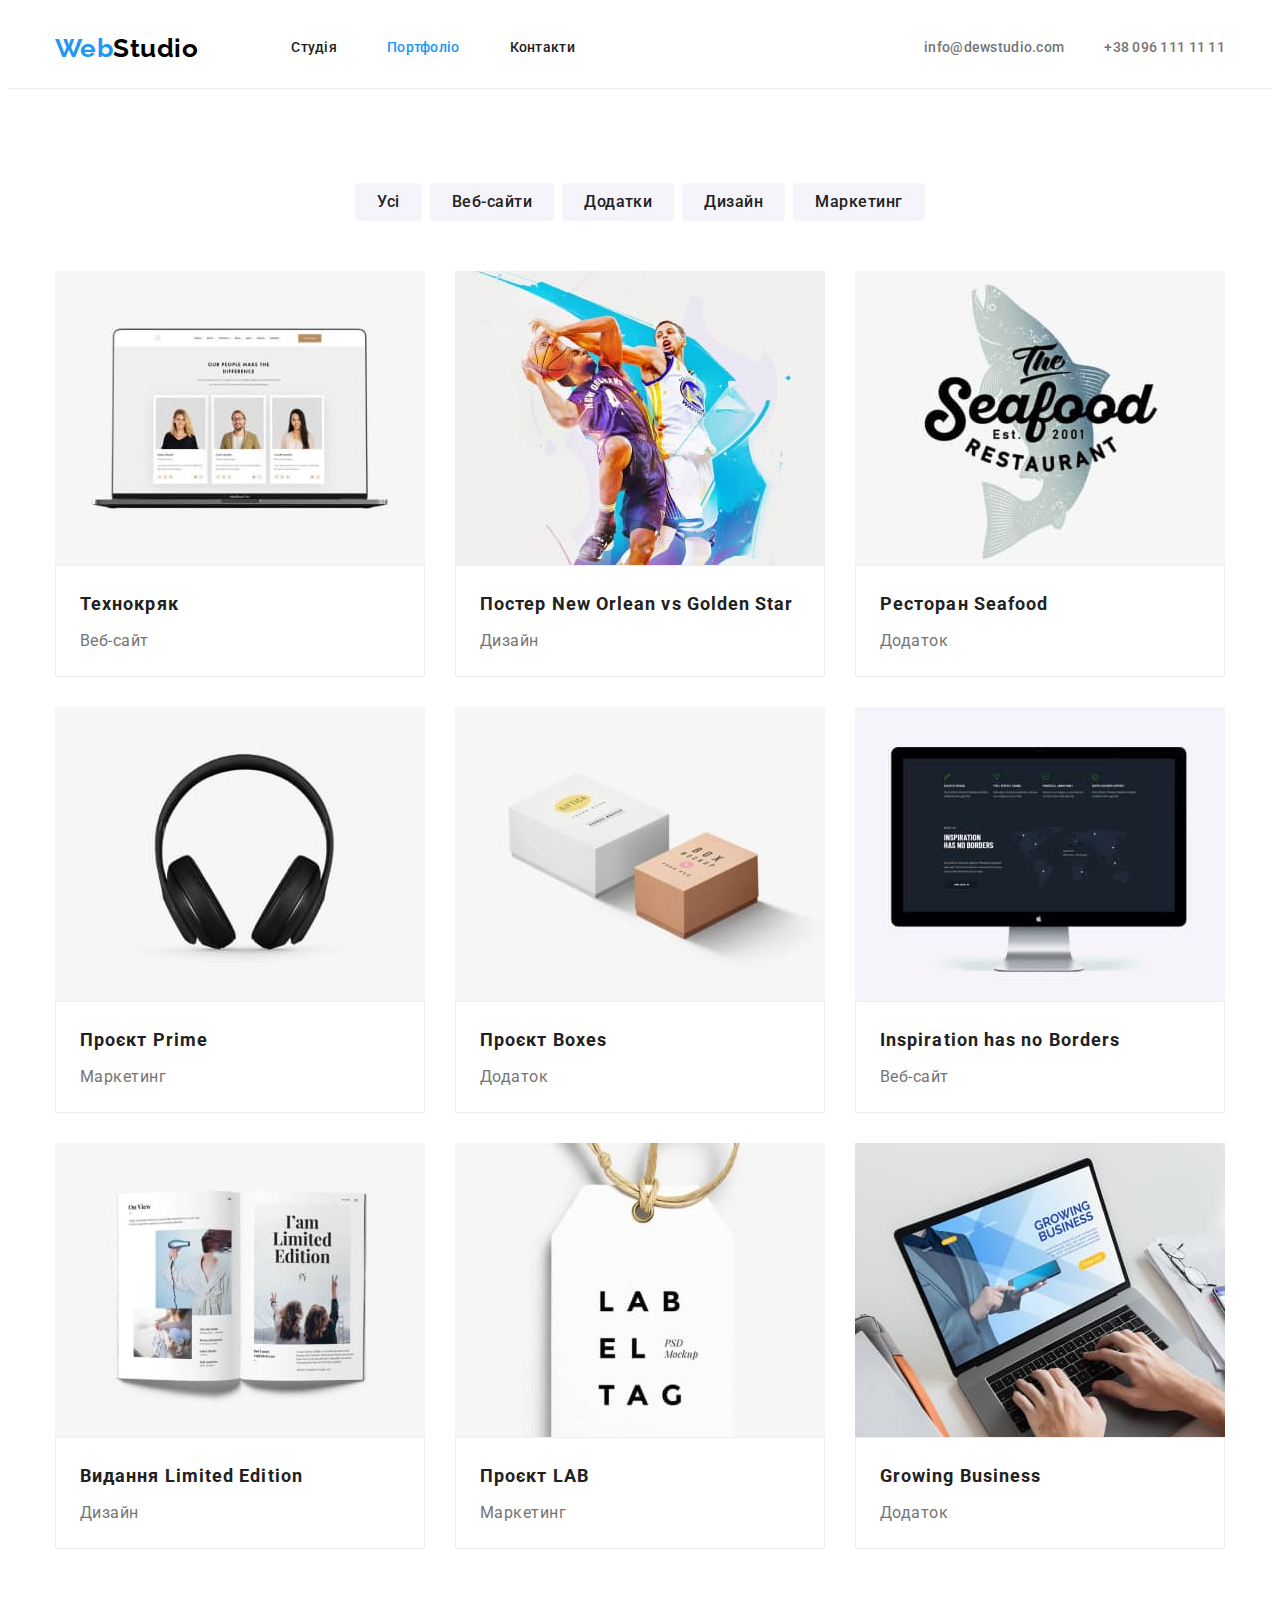
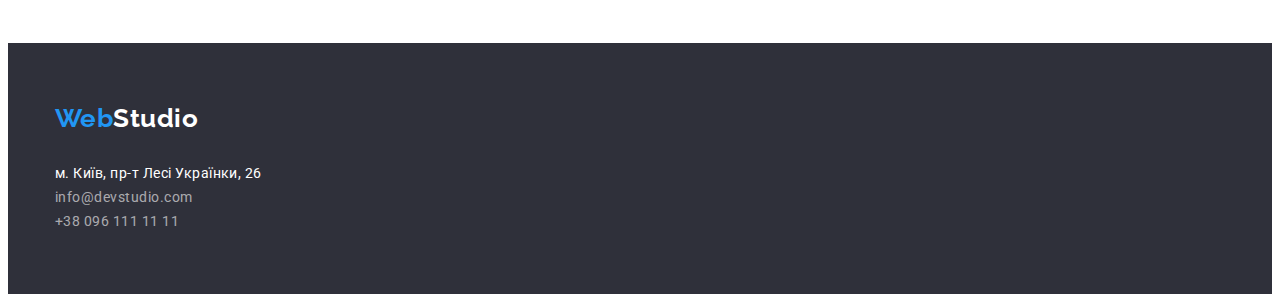
==== portfolio.html @ f674fe14 "Initial commit" ====
<!DOCTYPE html>
<html lang="uk">
  <head>
    <meta charset="UTF-8" />
    <meta http-equiv="X-UA-Compatible" content="IE=edge" />
    <meta name="viewport" content="width=device-width, initial-scale=1.0" />
    <title>WebStudio2.1</title>
    <link rel="preconnect" href="https://fonts.googleapis.com" />
    <link rel="preconnect" href="https://fonts.gstatic.com" crossorigin />
    <link
      href="https://fonts.googleapis.com/css2?family=Raleway:wght@700&family=Roboto:wght@400;500;700;900&display=swap"
      rel="stylesheet"
    />
    <link
      rel="stylesheet"
      href="https://cdnjs.cloudflare.com/ajax/libs/modern-normalize/1.1.0/modern-normalize.min.css"
      integrity="sha512-wpPYUAdjBVSE4KJnH1VR1HeZfpl1ub8YT/NKx4PuQ5NmX2tKuGu6U/JRp5y+Y8XG2tV+wKQpNHVUX03MfMFn9Q=="
      crossorigin="anonymous"
      referrerpolicy="no-referrer"
    />
    <link rel="stylesheet" href="./css/styles.css" />
  </head>
  <body>
    <header class="section page-header">
      <div class="container">
        <nav class="nav-flex">
          <a href="./index.html" class="logo">Web<span class="logo-nav">Studio</span></a>
          <ul class="nav list">
            <li class="item"><a href="./index.html" class="nav-link">Студія</a></li>
            <li class="item"><a href="./portfolio.html" class="nav-link curent">Портфоліо</a></li>
            <li class="item"><a href="#" class="nav-link">Контакти</a></li>
          </ul>
        </nav>
        <ul class="nav list contact">
          <li class="contact-item">
            <a href="mailto:info@dewstudio.com" class="nav-button">info@dewstudio.com</a>
          </li>
          <li class="contact-item">
            <a href="tel:+380961111111" class="nav-button">+38 096 111 11 11</a>
          </li>
        </ul>
      </div>
    </header>
    <main>
      <section class="container portfolio">
        <h1 class="visually-hidden">Портфоліо</h1>
        <ul class="filters list">
          <li class="item"><button type="button" class="filter-button">Усі</button></li>
          <li class="item"><button type="button" class="filter-button">Веб-сайти</button></li>
          <li class="item"><button type="button" class="filter-button">Додатки</button></li>
          <li class="item"><button type="button" class="filter-button">Дизайн</button></li>
          <li class="item"><button type="button" class="filter-button">Маркетинг</button></li>
        </ul>
        <ul class="project list project-flex">
          <li class="item">
          
            <img src="./images/tehnocrack.jpg" alt="команди розробників на ноутбуці" width="370" />
            <div class="project-cards">    <h2 class="projects-title">Технокряк</h2>
            <p class="project-text">Веб-сайт</p></div>
        
          </li>
          <li class="item">
            <img src="./images/basketball.jpg" alt="два баскетболисти у прижку" width="370" />
              <div class="project-cards">   <h2 class="projects-title">Постер New Orlean vs Golden Star</h2>
            <p class="project-text">Дизайн</p></div>
         
          </li>
          <li class="item">
            <img src="./images/seafood.jpg" alt="назва ресторану на фоні риби" width="370" />
              <div class="project-cards">     <h2 class="projects-title">Ресторан Seafood</h2>
            <p class="project-text">Додаток</p></div>
       
          </li>
          <li class="item">
            <img src="./images/prime.jpg" alt="чорні навушники на білому фоні" width="370" />
              <div class="project-cards">     <h2 class="projects-title">Проєкт Prime</h2>
            <p class="project-text">Маркетинг</p></div>
       
          </li>
          <li class="item">
            <img src="./images/boxes.jpg" alt="дві коробки на білому фоні" width="370" />
             <div class="project-cards">  <h2 class="projects-title">Проєкт Boxes</h2>
            <p class="project-text">Додаток</p></div>
          
          </li>
          <li class="item">
            <img src="./images/monitor.jpg" alt="монітор із зображенням мапи світу" width="370" />
             <div class="project-cards">  <h2 class="projects-title">Inspiration has no Borders</h2>
            <p class="project-text">Веб-сайт</p></div>
          
          </li>
          <li class="item">
            <img src="./images/limitededition.jpg" alt="розгорнутий журнал" width="370" />
              <div class="project-cards"> <h2 class="projects-title">Видання Limited Edition</h2>
            <p class="project-text">Дизайн</p></div>
           
          </li>
          <li class="item">
            <img src="./images/lab.jpg" alt="біла бірка на білому фоні" width="370" />
             <div class="project-cards"> <h2 class="projects-title">Проєкт LAB</h2>
            <p class="project-text">Маркетинг</p></div>
           
          </li>
          <li class="item">
            <img src="./images/growingbusiness.jpg" alt="людина працює на ноутбуці" width="370" />
              <div class="project-cards"><h2 class="projects-title">Growing Business</h2>
            <p class="project-text">Додаток</p></div>
            
          </li>
        </ul>
      </section>
    </main>
    <footer class="contacts section">
     <div class="container">
        <p class="logo">Web<span class="logo-footer">Studio</span></p>
        <address>
          <ul class="contact list">
            <li>
              <a
                href="https://goo.gl/maps/CPtrU1FHBa2aNyZL9"
                target="_blank"
                rel="noopener noreferrer nofollow"
                class="contact-adress"
                >м. Київ, пр-т Лесі Українки, 26</a
              >
            </li>
            <li><a href="mailto:info@devstudio.com" class="contact-mail">info@devstudio.com</a></li>
            <li><a href="tel:+380961111111" class="contact-tel">+38 096 111 11 11</a></li>
          </ul>
        </address>
      </div>
    </footer>
  </body>
</html>
---- css/styles.css ----
/* основной фоновий цвет */
/* основной цвет текста */
/* color: ; */
/* вторичный цвет фона */
/* #2F303A */
/* акцент */
/* #2196F3 */
/* вторичний цвет текста */
/*  */

:root {
    --primary-text-color: #757575;
    --title-text-color: #212121;
    --accent-color: #2196F3;
    --alternative-accent-color: #188CE8;
    --alternative-text-color: #FFFFFF;
    --logo-text-color: #000000;
    --contacts-transparent-text: rgba(255, 255, 255, 0.6);
    --primary-background-color: #FFFFFF;
    --secondary-background-color: #2F303A;
    --alternative-background-color: #F5F4FA;
    }

/* Стили для обнуления верхних отступов у элементов */
h1,
h2,
h3,
h4,
h5,
h6,
p {
    margin-top: 0;
}

/* Класс для обнуления базовых свойств у списков (ul) */
.list {
    list-style: none;
    padding-left: 0px;
    margin: 0px;
}

/* Класс для обнуления базовых свойств у ссылок */
.link {
    text-decoration: none;
    color: inherit;
}

/* Свойства для корректного отображения картинок */
img {
    display: block;
    max-width: 100%;
    height: auto;
}

/* Свойства для обнуления курсива у address */
address {
    font-style: normal;
}

body {
    background-color: var(--primary-background-color);
    color: var(--primary-text-color);
    font-family: Roboto, sans-serif;
    letter-spacing: 0.03em;
}

* {
    box-sizing: border-box;
}
.container {
   width: 1200px; 
   padding-left: 15px;
   padding-right: 15px;
   margin-left: auto;
   margin-right: auto;
}
/* логотип */

.page-header {
border-bottom: 1px solid #ECECEC;
}

.page-header .container{
    display: flex;
    align-items: center;
}

.nav-flex {
    display: flex;
    align-items: center;
}

.logo {
    color: var(--accent-color);
    text-decoration: none;
    font-family: Raleway, sans-serif;
    font-weight: 700;
    font-size: 26px;
    line-height: 1.19;
    
}
.logo-nav {
    color: var(--logo-text-color)}

.nav-flex .logo {
    margin-right: 93px;

}



    /* навигация */

.nav.list,
.nav-button {
    display: flex;

    font-weight: 500;
    font-size: 14px;
    line-height:1.14;
    letter-spacing: 0.02em;
}


.nav-link {
    display: block;
    color: var(--title-text-color);
    text-decoration: none;
    padding: 32px 0px;
    }
.nav-link:hover,
.nav-link:focus {
    color: var(--accent-color);
    }

.nav.list .item + .item {
    margin-left: 50px;
}

.nav.list.contact {
    margin-left: auto;
}
.nav.list .nav-button{
    margin-bottom: 0px;
}

.nav-button {
    display: block;
    padding: 32px 0px;
    color: var(--primary-text-color);
    text-decoration: none;}


.nav-button:hover,
.nav-button:focus {
    color: var(--accent-color);}

    .nav.list .contact-item + .contact-item {
margin-left: 40px;
    }


    .curent {
        color: var(--accent-color);
    }


    /* Герой */

.hero {
    padding-top: 200px;
    padding-bottom: 200px;
    
    background-color: var(--secondary-background-color);
    display: block;
    text-align: center;

}

.hero-title {
    color: var(--alternative-text-color);
    font-weight: 900;
    font-size: 44px;
    line-height: 1.36;
    
    letter-spacing: 0.06em;
    text-transform: uppercase;
    border: transparent; 

    margin-bottom: 30px;
}

.hero-button {
    background-color: var(--accent-color);
    color: var(--alternative-text-color);
    font-family: inherit;
    font-weight: 700;
    font-size: 16px;
    line-height: 1.87;
    letter-spacing: 0.06em;
    text-align: center;
    cursor: pointer;

   
    border-radius: 4px;
    border-color: transparent;
    min-width: 200px;
    height: 50px;
    padding: 10px 20px;
}


.hero-button:hover,
.hero-button:focus {
    background-color: var(--alternative-accent-color);
}


/* Наши преимущества */

.benefits.section {
    padding-top: 94px;
    padding-bottom: 94px;
}


.visually-hidden {
    position: absolute;
    white-space: nowrap;
    width: 1px;
    height: 1px;
    overflow: hidden;
    border: 0;
    padding: 0;
    clip: rect(0 0 0 0);
    clip-path: inset(50%);
    margin: -1px;
}

.benefits.list {
    display: flex;
}

.benefits.list .item {
    display: block;
    width: 270px;
    margin-right: 30px;
}

.benefits.list .item:last-child {
    margin-right: 0px;
}
.benefits-list-title {
    color: var(--title-text-color);
    font-weight: 700;
    font-size: 14px;
    line-height: 1.14;
    text-transform: uppercase;
    margin-bottom: 10px;
}


.benefits-discription {
    font-size: 14px;
    line-height: 1.71;
}


/* Чем мы занимаемся */

.discription.section {
    padding-bottom: 94px;
}

.discription-title {
    color: var(--title-text-color);
    font-weight: 700;
    font-size: 36px;
    line-height: 1.16;
    text-align: center;

    margin-bottom: 50px;
}

.discription.list {
    display: flex;
    justify-content: space-between;
}

/* Наша команда */
.team.section {
    padding: 94px 0px;
}
.team.team.section {
    background-color: var(--alternative-background-color);
}

.team.list {
    display: flex;
    justify-content: space-between;
}

.cards {
    background: #FFFFFF;
        /* material shadow v1 */
    
        box-shadow: 0px 1px 3px rgba(0, 0, 0, 0.12), 0px 1px 1px rgba(0, 0, 0, 0.14), 0px 2px 1px rgba(0, 0, 0, 0.2);
        border-radius: 0px 0px 4px 4px;
}

.cards-text {
    padding-top: 30px;
    padding-bottom: 30px;
}

.team-title {
    color: var(--title-text-color);
    font-weight: 700;
    font-size: 36px;
    line-height: 1,16;
    text-align: center;
}

.team-name {      
    color: var(--title-text-color);
    font-weight: 500;
    font-size: 16px;
    line-height: 1.18;
    text-align: center;
    margin-bottom: 10px;
}

.team-position {

    font-weight: 400;
    font-size: 16px;
    line-height: 1.18;
    text-align: center;
}

/* Футер */

.contacts.section {
    background-color: var(--secondary-background-color);
    padding: 60px 0px;
}

.contacts.section p {
    margin-bottom: 28px;
}
.logo-footer {
    color: var(--alternative-text-color);
}

.contact.list a {
    margin-bottom: 12px;
}

.contact-adress {
    color: var(--alternative-text-color);
    text-decoration: none;
    font-style: normal;
    font-size: 14px;
    line-height: 1.71;
}

.contact-mail,
.contact-tel {
    color: var(--contacts-transparent-text);
    text-decoration: none;
    font-style: normal;
    font-size: 14px;
    line-height: 1.71;
}

.contact-adress:hover,
.contact-adress:focus,
.contact-mail:hover,
.contact-mail:focus,
.contact-tel:hover,
.contact-tel:focus {
    color: var(--accent-color);
}

/* Портфоліо */

/* Фільтри */

.container.portfolio {
    padding-top: 94px;
    padding-bottom: 94px;
}

.filters.list {
    display: flex;
    justify-content: center;
    margin-bottom: 50px;
}
.filters.list .item {
    margin-right: 8px;


}
.filters.list .item:last-child {
margin-right: 0px;
}

.filter-button {
    padding: 6px 22px;
    
    background-color: var(--alternative-background-color);
    color: var(--title-text-color);
    font-family: inherit;
    font-weight: 500;
    font-size: 16px;
    line-height: 1.62;
    text-align: center;
    letter-spacing: 0.03em;
    border-radius: 4px;
    border: transparent;
    cursor:pointer;
    }


.filter-button:hover,
.filter-button:focus {
    background-color: var(--accent-color);
    color: var(--alternative-text-color);
}

/* Проекты */

.project-flex {
    display: flex;
    flex-wrap: wrap;
}

.project.list .item {
    display: block;
    margin-right: 30px;
    margin-bottom: 30px;
    width: 370px;
}
 .project.list .item:nth-child(3n) {
    margin-right: 0px;
 }

.project.list .item:nth-last-child(-n + 3) {
    margin-bottom: 0px;
}

.project-cards {
    padding: 20px 24px;
    border: 1px solid #EEEEEE;
}

.projects-title {
    margin-bottom: 4px;
    
    color:  var(--title-text-color);
    font-weight: 700;
    font-size: 18px;
    line-height: 2;    
    letter-spacing: 0.06em;

}

.project-text {
    margin-bottom: 0px;
    font-size: 16px;
    line-height: 1.88;
    
}
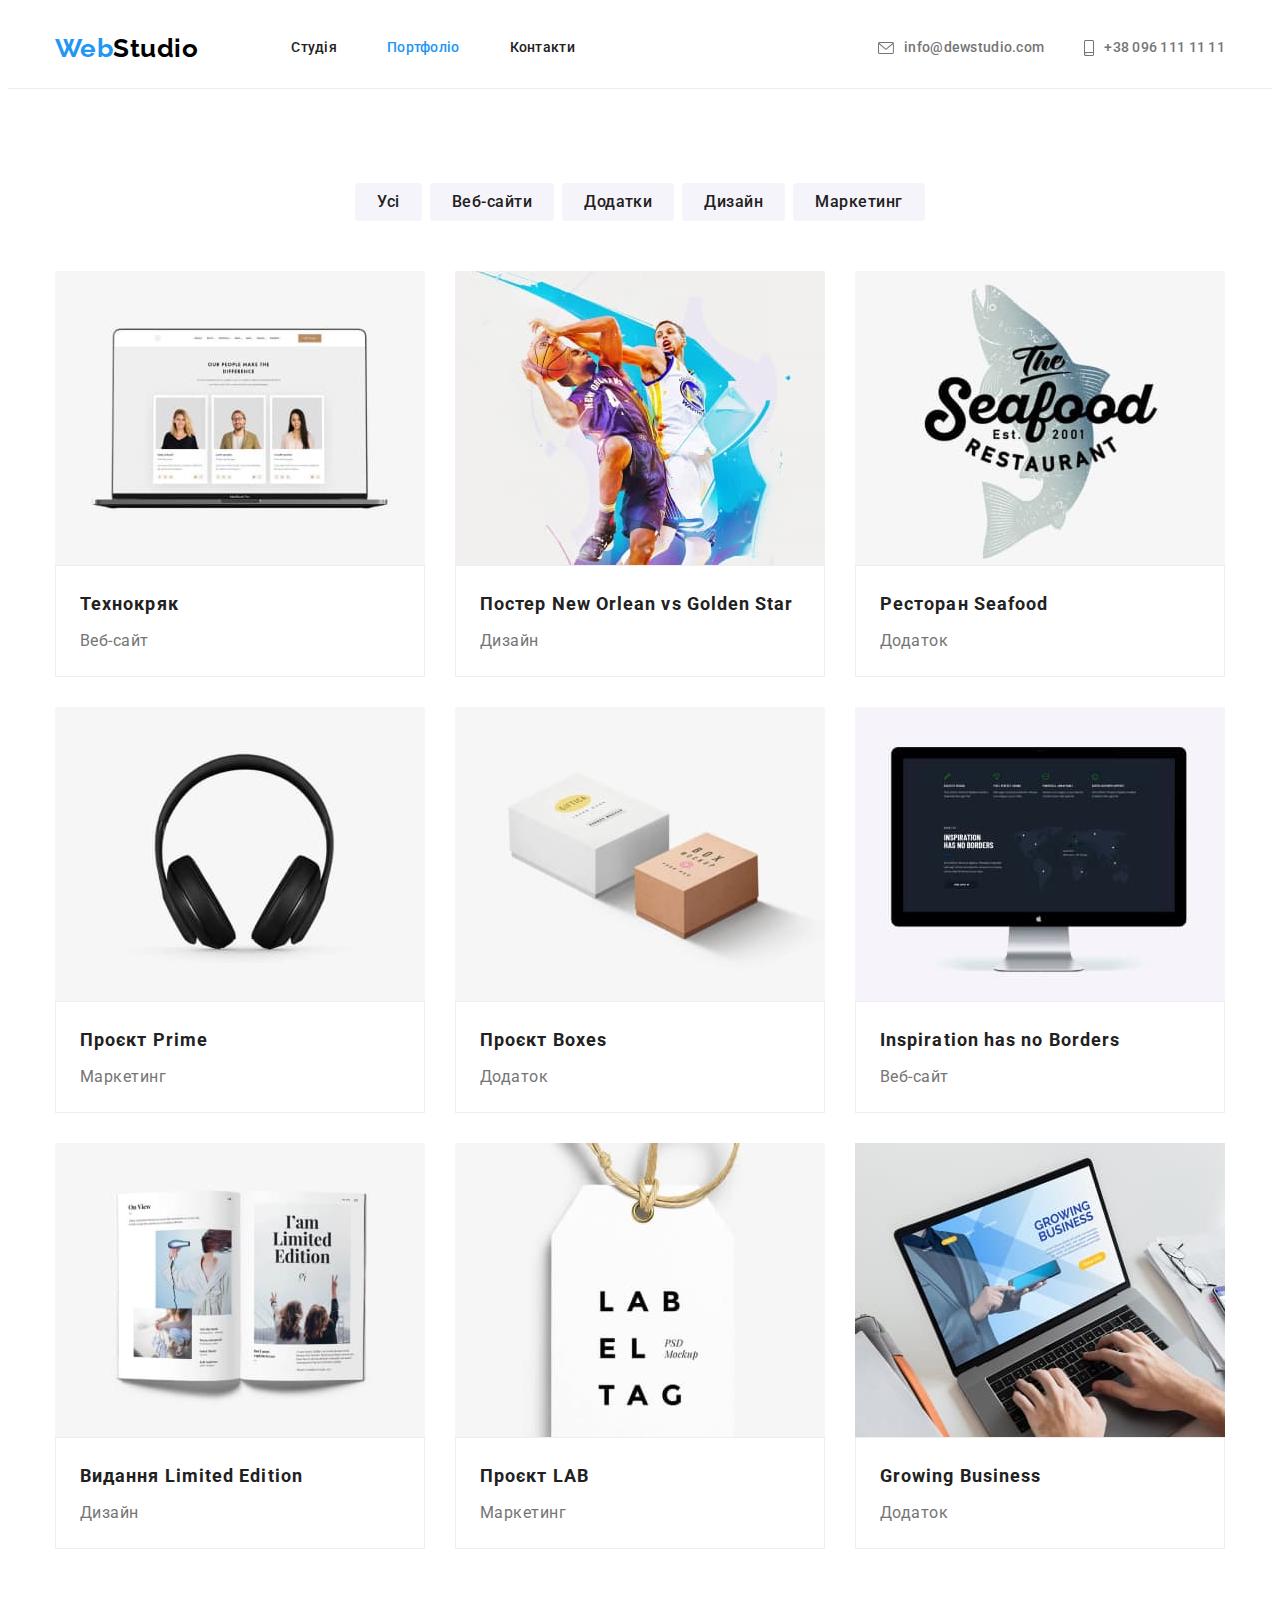
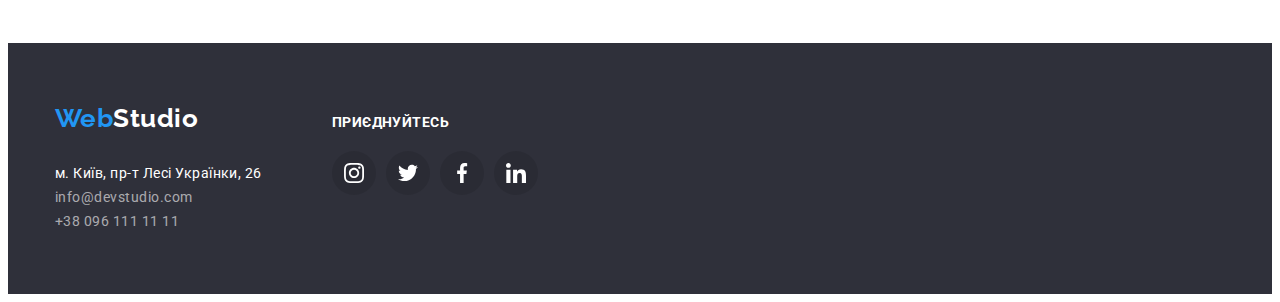
==== commit 519a4034: "заканчивает разметку главной страницы" ====
--- a/portfolio.html
+++ b/portfolio.html
@@ -33,10 +33,19 @@
         </nav>
         <ul class="nav list contact">
           <li class="contact-item">
-            <a href="mailto:info@dewstudio.com" class="nav-button">info@dewstudio.com</a>
+            <a href="mailto:info@dewstudio.com" class="nav-button">
+              <svg class="contact-icon" width="16px" height="12px">
+                <use href="./images/icons.svg#icon-envelope"></use>
+              </svg>
+              info@dewstudio.com</a
+            >
           </li>
           <li class="contact-item">
-            <a href="tel:+380961111111" class="nav-button">+38 096 111 11 11</a>
+            <a href="tel:+380961111111" class="nav-button">
+              <svg class="contact-icon" width="10px" height="16px">
+                <use href="./images/icons.svg#icon-smartphone"></use></svg
+              >+38 096 111 11 11</a
+            >
           </li>
         </ul>
       </div>
@@ -111,23 +120,56 @@
       </section>
     </main>
     <footer class="contacts section">
-     <div class="container">
-        <p class="logo">Web<span class="logo-footer">Studio</span></p>
-        <address>
-          <ul class="contact list">
-            <li>
-              <a
-                href="https://goo.gl/maps/CPtrU1FHBa2aNyZL9"
-                target="_blank"
-                rel="noopener noreferrer nofollow"
-                class="contact-adress"
-                >м. Київ, пр-т Лесі Українки, 26</a
-              >
-            </li>
-            <li><a href="mailto:info@devstudio.com" class="contact-mail">info@devstudio.com</a></li>
-            <li><a href="tel:+380961111111" class="contact-tel">+38 096 111 11 11</a></li>
-          </ul>
-        </address>
+      <div class="container contacts">
+        <div class="adress block">
+          <p class="logo">Web<span class="logo-footer">Studio</span></p>
+          <address>
+            <ul class="contact list">
+              <li>
+                <a
+                  href="https://goo.gl/maps/CPtrU1FHBa2aNyZL9"
+                  target="_blank"
+                  rel="noopener noreferrer nofollow"
+                  class="contact-adress"
+                  >м. Київ, пр-т Лесі Українки, 26</a
+                >
+              </li>
+              <li>
+                <a href="mailto:info@devstudio.com" class="contact-mail">info@devstudio.com</a>
+              </li>
+              <li><a href="tel:+380961111111" class="contact-tel">+38 096 111 11 11</a></li>
+            </ul>
+          </address>
+        </div>
+        <div class="social block">
+          <h3 class="social title">Приєднуйтесь</h3>
+           <ul class="list social-network footer">
+                      <li class="social-item footer">
+                        <a class="social link" href=""
+                          ><svg width="20" height="20">
+                            <use href="./images/icons.svg#icon-instagram"></use></svg
+                        ></a>
+                      </li>
+                      <li class="social-item footer">
+                        <a class="social link" href=""
+                          ><svg width="20" height="20">
+                            <use href="./images/icons.svg#icon-twitter"></use></svg
+                        ></a>
+                      </li>
+                      <li class="social-item footer">
+                        <a class="social link" href=""
+                          ><svg width="20" height="20">
+                            <use href="./images/icons.svg#icon-facebook"></use></svg
+                        ></a>
+                      </li>
+                      <li class="social-item footer">
+                        <a class="social link" href=""
+                          ><svg width="20" height="20">
+                            <use href="./images/icons.svg#icon-linkedin"></use></svg
+                        ></a>
+                      </li>
+                    </ul>
+        </div>
       </div>
     </footer>
   </body>
--- a/css/styles.css
+++ b/css/styles.css
@@ -9,17 +9,19 @@
 /*  */
 
 :root {
-    --primary-text-color: #757575;
-    --title-text-color: #212121;
-    --accent-color: #2196F3;
-    --alternative-accent-color: #188CE8;
-    --alternative-text-color: #FFFFFF;
-    --logo-text-color: #000000;
-    --contacts-transparent-text: rgba(255, 255, 255, 0.6);
-    --primary-background-color: #FFFFFF;
-    --secondary-background-color: #2F303A;
-    --alternative-background-color: #F5F4FA;
-    }
+  --primary-text-color: #757575;
+  --title-text-color: #212121;
+  --accent-color: #2196f3;
+  --alternative-accent-color: #188ce8;
+  --alternative-text-color: #ffffff;
+  --logo-text-color: #000000;
+  --contacts-transparent-text: rgba(255, 255, 255, 0.6);
+  --primary-background-color: #ffffff;
+  --secondary-background-color: #2f303a;
+  --alternative-background-color: #f5f4fa;
+  --passive-icons-color: #afb1b8;
+  --link-bcg-color: rgba(0, 0, 0, 0.1);
+}
 
 /* Стили для обнуления верхних отступов у элементов */
 h1,
@@ -29,348 +31,475 @@
 h5,
 h6,
 p {
-    margin-top: 0;
+  margin-top: 0;
 }
 
 /* Класс для обнуления базовых свойств у списков (ul) */
 .list {
-    list-style: none;
-    padding-left: 0px;
-    margin: 0px;
+  list-style: none;
+  padding-left: 0px;
+  margin: 0px;
 }
 
 /* Класс для обнуления базовых свойств у ссылок */
 .link {
-    text-decoration: none;
-    color: inherit;
+  text-decoration: none;
+  color: inherit;
 }
 
 /* Свойства для корректного отображения картинок */
 img {
-    display: block;
-    max-width: 100%;
-    height: auto;
+  display: block;
+  max-width: 100%;
+  height: auto;
 }
 
 /* Свойства для обнуления курсива у address */
 address {
-    font-style: normal;
+  font-style: normal;
 }
 
 body {
-    background-color: var(--primary-background-color);
-    color: var(--primary-text-color);
-    font-family: Roboto, sans-serif;
-    letter-spacing: 0.03em;
+  background-color: var(--primary-background-color);
+  color: var(--primary-text-color);
+  font-family: Roboto, sans-serif;
+  letter-spacing: 0.03em;
 }
 
 * {
-    box-sizing: border-box;
+  box-sizing: border-box;
 }
 .container {
-   width: 1200px; 
-   padding-left: 15px;
-   padding-right: 15px;
-   margin-left: auto;
-   margin-right: auto;
+  width: 1200px;
+  padding-left: 15px;
+  padding-right: 15px;
+  margin-left: auto;
+  margin-right: auto;
 }
 /* логотип */
 
 .page-header {
-border-bottom: 1px solid #ECECEC;
-}
-
-.page-header .container{
-    display: flex;
-    align-items: center;
+  border-bottom: 1px solid #ececec;
+}
+
+.page-header .container {
+  display: flex;
+  align-items: center;
 }
 
 .nav-flex {
-    display: flex;
-    align-items: center;
+  display: flex;
+  align-items: center;
 }
 
 .logo {
-    color: var(--accent-color);
-    text-decoration: none;
-    font-family: Raleway, sans-serif;
-    font-weight: 700;
-    font-size: 26px;
-    line-height: 1.19;
-    
+  color: var(--accent-color);
+  text-decoration: none;
+  font-family: Raleway, sans-serif;
+  font-weight: 700;
+  font-size: 26px;
+  line-height: 1.19;
 }
 .logo-nav {
-    color: var(--logo-text-color)}
+  color: var(--logo-text-color);
+}
 
 .nav-flex .logo {
-    margin-right: 93px;
-
-}
-
-
-
-    /* навигация */
+  margin-right: 93px;
+}
+
+/* навигация */
 
 .nav.list,
 .nav-button {
-    display: flex;
-
-    font-weight: 500;
-    font-size: 14px;
-    line-height:1.14;
-    letter-spacing: 0.02em;
-}
-
+  display: flex;
+
+  font-weight: 500;
+  font-size: 14px;
+  line-height: 1.14;
+  letter-spacing: 0.02em;
+}
 
 .nav-link {
-    display: block;
-    color: var(--title-text-color);
-    text-decoration: none;
-    padding: 32px 0px;
-    }
+  display: block;
+  color: var(--title-text-color);
+  text-decoration: none;
+  padding: 32px 0px;
+}
 .nav-link:hover,
 .nav-link:focus {
-    color: var(--accent-color);
-    }
+  color: var(--accent-color);
+}
 
 .nav.list .item + .item {
-    margin-left: 50px;
+  margin-left: 50px;
 }
 
 .nav.list.contact {
-    margin-left: auto;
-}
-.nav.list .nav-button{
-    margin-bottom: 0px;
+  display: flex;
+  margin-left: auto;
+}
+
+.contact-icon {
+  margin-right: 10px;
+  fill: currentColor;
+}
+
+.nav.list .nav-button {
+  margin-bottom: 0px;
 }
 
 .nav-button {
-    display: block;
-    padding: 32px 0px;
-    color: var(--primary-text-color);
-    text-decoration: none;}
-
+  display: flex;
+  align-items: center;
+  padding: 32px 0px;
+  color: var(--primary-text-color);
+  text-decoration: none;
+}
 
 .nav-button:hover,
 .nav-button:focus {
-    color: var(--accent-color);}
-
-    .nav.list .contact-item + .contact-item {
-margin-left: 40px;
-    }
-
-
-    .curent {
-        color: var(--accent-color);
-    }
-
-
-    /* Герой */
+  color: var(--accent-color);
+}
+
+.nav.list .contact-item + .contact-item {
+  margin-left: 40px;
+}
+
+.curent {
+  color: var(--accent-color);
+}
+
+/* Герой */
 
 .hero {
-    padding-top: 200px;
-    padding-bottom: 200px;
-    
-    background-color: var(--secondary-background-color);
-    display: block;
-    text-align: center;
-
+  padding-top: 200px;
+  padding-bottom: 200px;
+
+  display: block;
+  text-align: center;
+  height: 600px;
+  max-width: 1600px;
+  margin-left: auto;
+  margin-right: auto;
+
+  background-image: linear-gradient(to right, rgba(53, 47, 58, 0.4), rgba(53, 47, 58, 0.4)),
+    url(../images/hero.jpg);
+  background-color: var(--secondary-background-color);
 }
 
 .hero-title {
-    color: var(--alternative-text-color);
-    font-weight: 900;
-    font-size: 44px;
-    line-height: 1.36;
-    
-    letter-spacing: 0.06em;
-    text-transform: uppercase;
-    border: transparent; 
-
-    margin-bottom: 30px;
+  color: var(--alternative-text-color);
+  font-weight: 900;
+  font-size: 44px;
+  line-height: 1.36;
+
+  letter-spacing: 0.06em;
+  text-transform: uppercase;
+  border: transparent;
+
+  margin-bottom: 30px;
 }
 
 .hero-button {
-    background-color: var(--accent-color);
-    color: var(--alternative-text-color);
-    font-family: inherit;
-    font-weight: 700;
-    font-size: 16px;
-    line-height: 1.87;
-    letter-spacing: 0.06em;
-    text-align: center;
-    cursor: pointer;
-
-   
-    border-radius: 4px;
-    border-color: transparent;
-    min-width: 200px;
-    height: 50px;
-    padding: 10px 20px;
-}
-
+  background-color: var(--accent-color);
+  color: var(--alternative-text-color);
+  font-family: inherit;
+  font-weight: 700;
+  font-size: 16px;
+  line-height: 1.87;
+  letter-spacing: 0.06em;
+  text-align: center;
+  cursor: pointer;
+
+  border-radius: 4px;
+  border-color: transparent;
+  min-width: 200px;
+  height: 50px;
+  padding: 10px 20px;
+}
 
 .hero-button:hover,
 .hero-button:focus {
-    background-color: var(--alternative-accent-color);
-}
-
+  background-color: var(--alternative-accent-color);
+}
 
 /* Наши преимущества */
 
 .benefits.section {
-    padding-top: 94px;
-    padding-bottom: 94px;
-}
-
+  padding-top: 94px;
+  padding-bottom: 94px;
+}
 
 .visually-hidden {
-    position: absolute;
-    white-space: nowrap;
-    width: 1px;
-    height: 1px;
-    overflow: hidden;
-    border: 0;
-    padding: 0;
-    clip: rect(0 0 0 0);
-    clip-path: inset(50%);
-    margin: -1px;
+  position: absolute;
+  white-space: nowrap;
+  width: 1px;
+  height: 1px;
+  overflow: hidden;
+  border: 0;
+  padding: 0;
+  clip: rect(0 0 0 0);
+  clip-path: inset(50%);
+  margin: -1px;
 }
 
 .benefits.list {
-    display: flex;
+  display: flex;
 }
 
 .benefits.list .item {
+  display: block;
+  width: 270px;
+  margin-right: 30px;
+}
+
+.benefits.list .item:last-child {
+  margin-right: 0px;
+}
+.benefits-list-title {
+  color: var(--title-text-color);
+  font-weight: 700;
+  font-size: 14px;
+  line-height: 1.14;
+  text-transform: uppercase;
+  margin-bottom: 10px;
+}
+
+.benefits-discription {
+  font-size: 14px;
+  line-height: 1.71;
+}
+
+.benefits .thumb {
+  display: flex;
+  align-items: center;
+  justify-content: center;
+  height: 120px;
+  background-color: var(--alternative-background-color);
+  margin-bottom: 30px;
+}
+/* .benefits.list .item::before {
     display: block;
-    width: 270px;
-    margin-right: 30px;
-}
-
-.benefits.list .item:last-child {
-    margin-right: 0px;
-}
-.benefits-list-title {
-    color: var(--title-text-color);
-    font-weight: 700;
-    font-size: 14px;
-    line-height: 1.14;
-    text-transform: uppercase;
-    margin-bottom: 10px;
-}
-
-
-.benefits-discription {
-    font-size: 14px;
-    line-height: 1.71;
-}
-
+    content: "";
+    height: 120px;
+    margin-bottom: 30px;
+    background-size: 70px;
+    background-repeat: no-repeat;
+    background-position: center;
+    background-color: var(--alternative-background-color);
+} */
+/* 
+.item-antenna::before {
+    background-image: url(../images/antenna.svg);
+    }
+
+.item-clock::before {
+    background-image: url(../images/clock.svg);
+}
+
+.item-diogramma::before {
+    background-image: url(../images/diagram.svg);
+}
+
+.item-astronaut::before {
+    background-image: url(../images/astronaut.svg);
+} */
 
 /* Чем мы занимаемся */
 
 .discription.section {
-    padding-bottom: 94px;
+  padding-bottom: 94px;
 }
 
 .discription-title {
-    color: var(--title-text-color);
-    font-weight: 700;
-    font-size: 36px;
-    line-height: 1.16;
-    text-align: center;
-
-    margin-bottom: 50px;
+  color: var(--title-text-color);
+  font-weight: 700;
+  font-size: 36px;
+  line-height: 1.16;
+  text-align: center;
+
+  margin-bottom: 50px;
 }
 
 .discription.list {
-    display: flex;
-    justify-content: space-between;
+  display: flex;
+  justify-content: space-between;
 }
 
 /* Наша команда */
 .team.section {
+  padding: 94px 0px;
+}
+
+
+
+.team.team.section {
+  background-color: var(--alternative-background-color);
+}
+
+.team.list {
+  display: flex;
+  justify-content: space-between;
+}
+
+.cards {
+  background: #ffffff;
+    box-shadow: 0px 1px 3px rgba(0, 0, 0, 0.12), 0px 1px 1px rgba(0, 0, 0, 0.14),
+    0px 2px 1px rgba(0, 0, 0, 0.2);
+  border-radius: 0px 0px 4px 4px;
+}
+
+.cards-text {
+  padding-top: 30px;
+  padding-bottom: 30px;
+}
+
+.team-title {
+  color: var(--title-text-color);
+  font-weight: 700;
+  font-size: 36px;
+  line-height: 1, 16;
+  text-align: center;
+}
+
+.team-name {
+  color: var(--title-text-color);
+  font-weight: 500;
+  font-size: 16px;
+  line-height: 1.18;
+  text-align: center;
+  margin-bottom: 10px;
+}
+
+.team-position {
+  font-weight: 400;
+  font-size: 16px;
+  line-height: 1.18;
+  text-align: center;
+  margin-bottom: 16px;
+}
+.list.social-network {
+  display: flex;
+  align-items: center;
+  justify-content: center;
+}
+
+.social-item {
+  width: 44px;
+  height: 44px;
+  margin-right: 10px;
+}
+
+.social-item:last-child {
+  margin-right: 0px;
+}
+
+.social.link {
+  display: flex;
+  align-items: center;
+  justify-content: center;
+  width: 100%;
+  height: 100%;
+  border-radius: 50%;
+  fill: var(--passive-icons-color);
+}
+
+.social.link:hover,
+.social.link:focus {
+  background-color: var(--accent-color);
+  fill: var(--alternative-text-color);
+}
+
+/* Клиенты */
+.clients.section {
     padding: 94px 0px;
 }
-.team.team.section {
-    background-color: var(--alternative-background-color);
-}
-
-.team.list {
+.clients .container {
+  padding-left: 15px;
+  padding-right: 15px;
+}
+
+.clients-title {
+  font-weight: 700;
+  font-size: 36px;
+  line-height: 1.17;
+  text-align: center;
+  color: var(--title-text-color);
+}
+
+.clients.list {
+  display: flex;
+  ;
+}
+
+.clients-item {
+  width: 170px;
+  height: 92px;
+  margin-right: 30px;
+  border: 1px solid var(--passive-icons-color);
+  border-radius: 4px;
+}
+.clients-item:last-child {
+    margin-right: 0px;
+}
+
+.clients-link {
+  display: flex;
+  align-items: center;
+  justify-content: center;
+    width: 100%;
+  height: 100%;
+  fill: var(--passive-icons-color);
+}
+
+.clients-link:hover,
+.clients-link:focus {
+  border: 1px solid var(--accent-color);
+  fill: var(--accent-color);
+}
+/* Футер */
+
+.contacts.section {
+  background-color: var(--secondary-background-color);
+  padding: 60px 0px;
+}
+.container.contacts {
     display: flex;
-    justify-content: space-between;
-}
-
-.cards {
-    background: #FFFFFF;
-        /* material shadow v1 */
+    align-items: baseline;
     
-        box-shadow: 0px 1px 3px rgba(0, 0, 0, 0.12), 0px 1px 1px rgba(0, 0, 0, 0.14), 0px 2px 1px rgba(0, 0, 0, 0.2);
-        border-radius: 0px 0px 4px 4px;
-}
-
-.cards-text {
-    padding-top: 30px;
-    padding-bottom: 30px;
-}
-
-.team-title {
-    color: var(--title-text-color);
-    font-weight: 700;
-    font-size: 36px;
-    line-height: 1,16;
-    text-align: center;
-}
-
-.team-name {      
-    color: var(--title-text-color);
-    font-weight: 500;
-    font-size: 16px;
-    line-height: 1.18;
-    text-align: center;
-    margin-bottom: 10px;
-}
-
-.team-position {
-
-    font-weight: 400;
-    font-size: 16px;
-    line-height: 1.18;
-    text-align: center;
-}
-
-/* Футер */
-
-.contacts.section {
-    background-color: var(--secondary-background-color);
-    padding: 60px 0px;
+}
+
+.adress.block {
+    margin-right: 70px;
 }
 
 .contacts.section p {
-    margin-bottom: 28px;
+  margin-bottom: 28px;
 }
 .logo-footer {
-    color: var(--alternative-text-color);
+  color: var(--alternative-text-color);
 }
 
 .contact.list a {
-    margin-bottom: 12px;
+  margin-bottom: 12px;
 }
 
 .contact-adress {
-    color: var(--alternative-text-color);
-    text-decoration: none;
-    font-style: normal;
-    font-size: 14px;
-    line-height: 1.71;
+  color: var(--alternative-text-color);
+  text-decoration: none;
+  font-style: normal;
+  font-size: 14px;
+  line-height: 1.71;
 }
 
 .contact-mail,
 .contact-tel {
-    color: var(--contacts-transparent-text);
-    text-decoration: none;
-    font-style: normal;
-    font-size: 14px;
-    line-height: 1.71;
+  color: var(--contacts-transparent-text);
+  text-decoration: none;
+  font-style: normal;
+  font-size: 14px;
+  line-height: 1.71;
 }
 
 .contact-adress:hover,
@@ -379,95 +508,122 @@
 .contact-mail:focus,
 .contact-tel:hover,
 .contact-tel:focus {
-    color: var(--accent-color);
-}
-
+  color: var(--accent-color);
+}
+
+.social.block {
+    display: block;
+    width: 206px;
+}
+
+.social.title {
+font-weight: 700;
+font-size: 14px;
+line-height: 1.14;
+letter-spacing: 0.03em;
+text-transform: uppercase;
+color: var(--alternative-text-color);
+    margin-bottom: 20px;
+}
+.social-network.footer{
+justify-content: space-between;
+    }
+.social-item.footer {
+    margin: 0px;
+    border-radius: 50%;
+    background-color: var(--link-bcg-color);
+   
+}
+
+.footer .social.link{
+     fill: var(--alternative-text-color);
+}
+
+.social-item.footer:hover,
+.social-item.footer:focus {
+    background-color: var(--accent-color);
+}
 /* Портфоліо */
 
 /* Фільтри */
 
 .container.portfolio {
-    padding-top: 94px;
-    padding-bottom: 94px;
+  padding-top: 94px;
+  padding-bottom: 94px;
 }
 
 .filters.list {
-    display: flex;
-    justify-content: center;
-    margin-bottom: 50px;
+  display: flex;
+  justify-content: center;
+  margin-bottom: 50px;
 }
 .filters.list .item {
-    margin-right: 8px;
-
-
+  margin-right: 8px;
 }
 .filters.list .item:last-child {
-margin-right: 0px;
+  margin-right: 0px;
 }
 
 .filter-button {
-    padding: 6px 22px;
-    
-    background-color: var(--alternative-background-color);
-    color: var(--title-text-color);
-    font-family: inherit;
-    font-weight: 500;
-    font-size: 16px;
-    line-height: 1.62;
-    text-align: center;
-    letter-spacing: 0.03em;
-    border-radius: 4px;
-    border: transparent;
-    cursor:pointer;
-    }
-
+  padding: 6px 22px;
+
+  background-color: var(--alternative-background-color);
+  color: var(--title-text-color);
+  font-family: inherit;
+  font-weight: 500;
+  font-size: 16px;
+  line-height: 1.62;
+  text-align: center;
+  letter-spacing: 0.03em;
+  border-radius: 4px;
+  border: transparent;
+  cursor: pointer;
+}
 
 .filter-button:hover,
 .filter-button:focus {
-    background-color: var(--accent-color);
-    color: var(--alternative-text-color);
+  background-color: var(--accent-color);
+  color: var(--alternative-text-color);
 }
 
 /* Проекты */
 
 .project-flex {
-    display: flex;
-    flex-wrap: wrap;
+  display: flex;
+  flex-wrap: wrap;
 }
 
 .project.list .item {
-    display: block;
-    margin-right: 30px;
-    margin-bottom: 30px;
-    width: 370px;
-}
- .project.list .item:nth-child(3n) {
-    margin-right: 0px;
- }
+  display: block;
+  margin-right: 30px;
+  margin-bottom: 30px;
+  width: 370px;
+}
+.project.list .item:nth-child(3n) {
+  margin-right: 0px;
+}
 
 .project.list .item:nth-last-child(-n + 3) {
-    margin-bottom: 0px;
+  margin-bottom: 0px;
 }
 
 .project-cards {
-    padding: 20px 24px;
-    border: 1px solid #EEEEEE;
+  padding: 20px 24px;
+  border: 1px solid #eeeeee;
 }
 
 .projects-title {
-    margin-bottom: 4px;
-    
-    color:  var(--title-text-color);
-    font-weight: 700;
-    font-size: 18px;
-    line-height: 2;    
-    letter-spacing: 0.06em;
-
+  margin-bottom: 4px;
+
+  color: var(--title-text-color);
+  font-weight: 700;
+  font-size: 18px;
+  line-height: 2;
+  letter-spacing: 0.06em;
 }
 
 .project-text {
-    margin-bottom: 0px;
-    font-size: 16px;
-    line-height: 1.88;
-    
-}
+  margin-bottom: 0px;
+  font-size: 16px;
+  line-height: 1.88;
+}
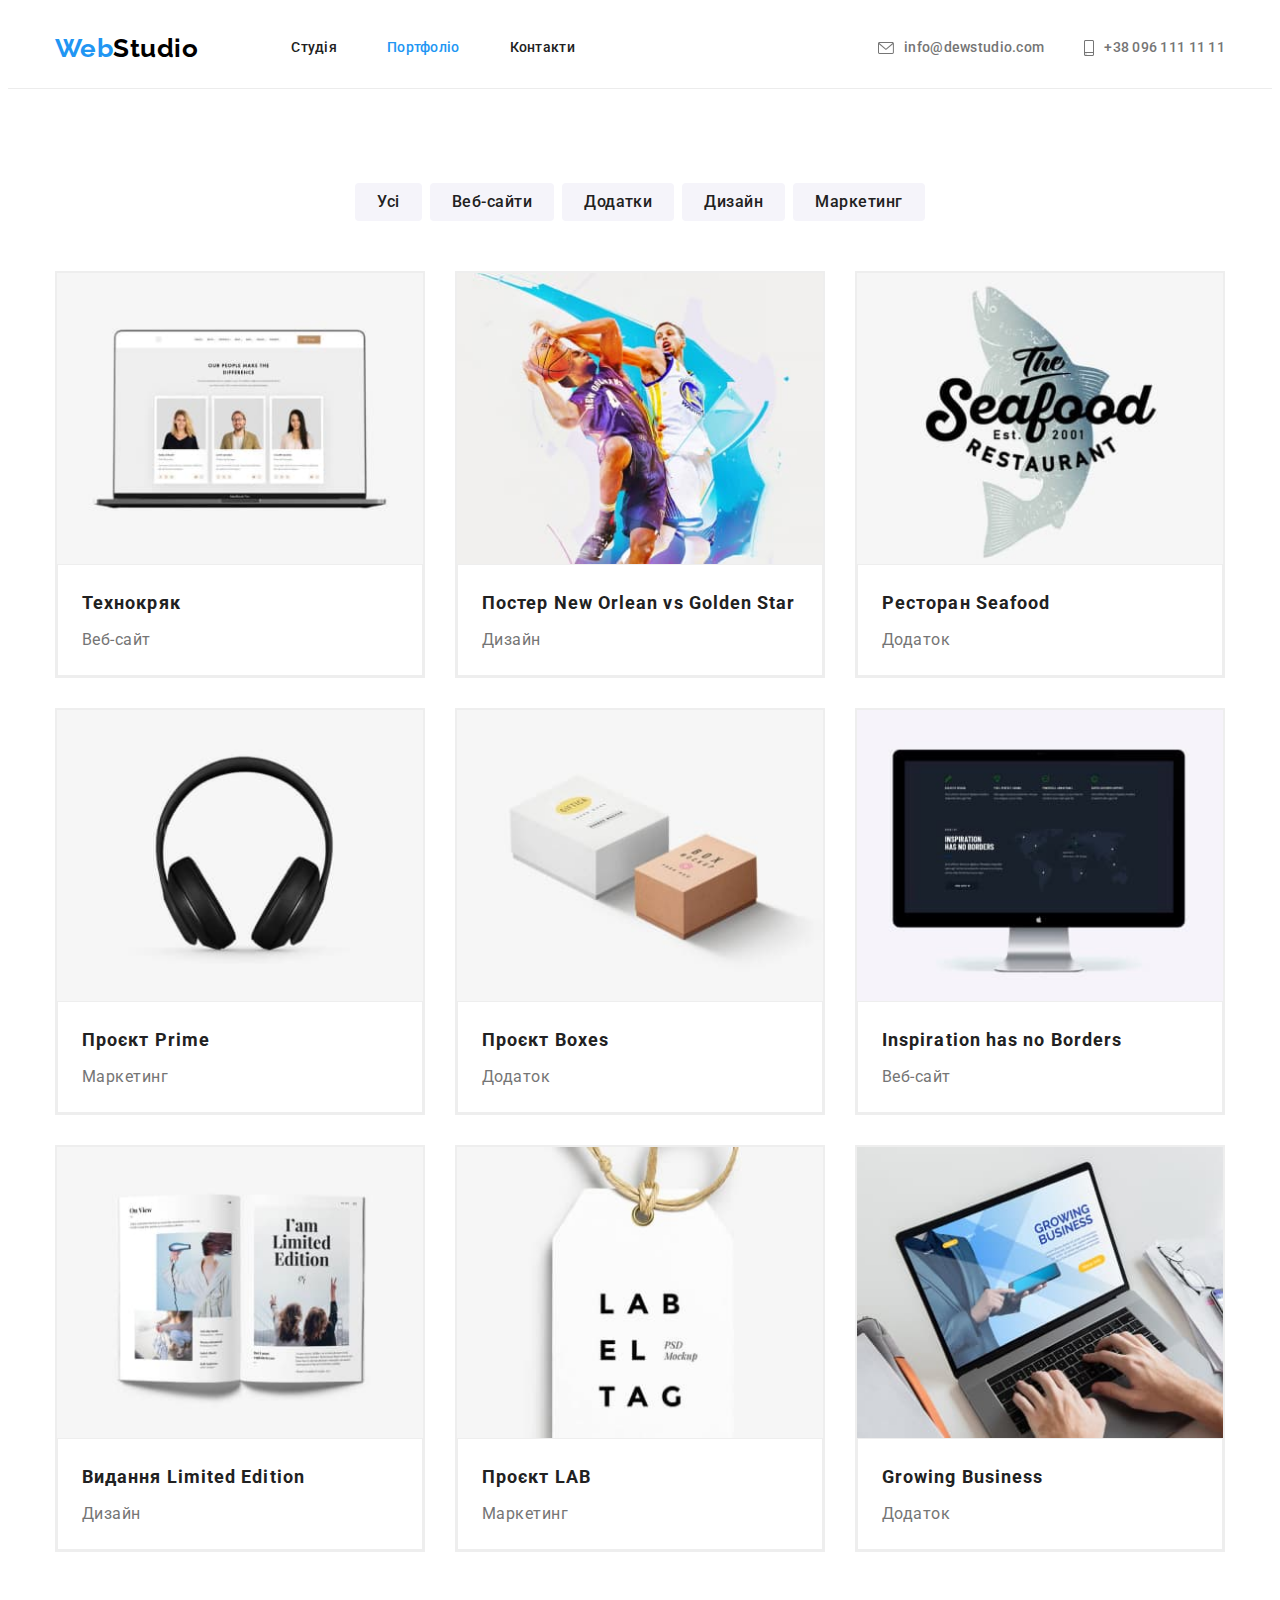
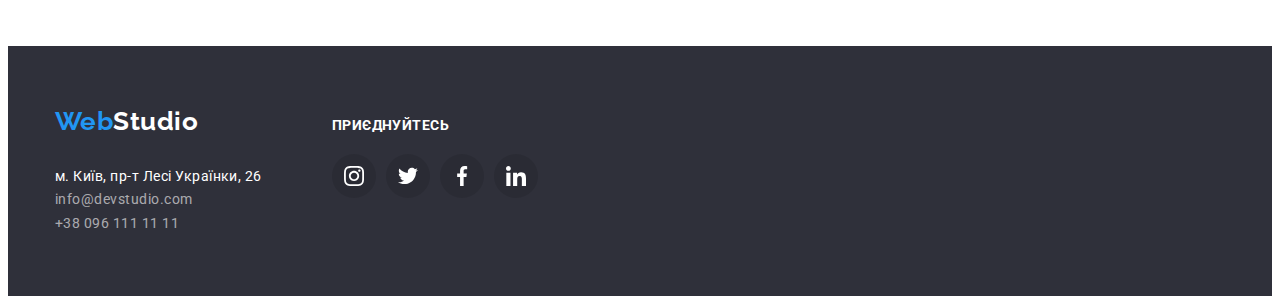
==== commit 81783b7a: "добавляет фокус на карточки проектов" ====
--- a/portfolio.html
+++ b/portfolio.html
@@ -60,61 +60,96 @@
           <li class="item"><button type="button" class="filter-button">Дизайн</button></li>
           <li class="item"><button type="button" class="filter-button">Маркетинг</button></li>
         </ul>
-        <ul class="project list project-flex">
-          <li class="item">
-          
-            <img src="./images/tehnocrack.jpg" alt="команди розробників на ноутбуці" width="370" />
-            <div class="project-cards">    <h2 class="projects-title">Технокряк</h2>
-            <p class="project-text">Веб-сайт</p></div>
-        
-          </li>
-          <li class="item">
-            <img src="./images/basketball.jpg" alt="два баскетболисти у прижку" width="370" />
-              <div class="project-cards">   <h2 class="projects-title">Постер New Orlean vs Golden Star</h2>
-            <p class="project-text">Дизайн</p></div>
-         
-          </li>
-          <li class="item">
-            <img src="./images/seafood.jpg" alt="назва ресторану на фоні риби" width="370" />
-              <div class="project-cards">     <h2 class="projects-title">Ресторан Seafood</h2>
-            <p class="project-text">Додаток</p></div>
-       
-          </li>
-          <li class="item">
-            <img src="./images/prime.jpg" alt="чорні навушники на білому фоні" width="370" />
-              <div class="project-cards">     <h2 class="projects-title">Проєкт Prime</h2>
-            <p class="project-text">Маркетинг</p></div>
-       
-          </li>
-          <li class="item">
-            <img src="./images/boxes.jpg" alt="дві коробки на білому фоні" width="370" />
-             <div class="project-cards">  <h2 class="projects-title">Проєкт Boxes</h2>
-            <p class="project-text">Додаток</p></div>
-          
-          </li>
-          <li class="item">
-            <img src="./images/monitor.jpg" alt="монітор із зображенням мапи світу" width="370" />
-             <div class="project-cards">  <h2 class="projects-title">Inspiration has no Borders</h2>
-            <p class="project-text">Веб-сайт</p></div>
-          
-          </li>
-          <li class="item">
-            <img src="./images/limitededition.jpg" alt="розгорнутий журнал" width="370" />
-              <div class="project-cards"> <h2 class="projects-title">Видання Limited Edition</h2>
-            <p class="project-text">Дизайн</p></div>
-           
-          </li>
-          <li class="item">
-            <img src="./images/lab.jpg" alt="біла бірка на білому фоні" width="370" />
-             <div class="project-cards"> <h2 class="projects-title">Проєкт LAB</h2>
-            <p class="project-text">Маркетинг</p></div>
-           
-          </li>
-          <li class="item">
-            <img src="./images/growingbusiness.jpg" alt="людина працює на ноутбуці" width="370" />
-              <div class="project-cards"><h2 class="projects-title">Growing Business</h2>
-            <p class="project-text">Додаток</p></div>
-            
+        <ul class="project list">
+          <li class="item">
+            <a href="" class="project link" >
+              <img
+                src="./images/tehnocrack.jpg"
+                alt="команди розробників на ноутбуці"
+                width="370"
+              />
+              <div class="project-cards">
+                <h2 class="projects-title">Технокряк</h2>
+                <p class="project-text">Веб-сайт</p>
+              </div></a
+            >
+          </li>
+          <li class="item">
+            <a href="" class="project link" >
+              <img src="./images/basketball.jpg" alt="два баскетболисти у прижку" width="370" />
+              <div class="project-cards">
+                <h2 class="projects-title">Постер New Orlean vs Golden Star</h2>
+                <p class="project-text">Дизайн</p>
+              </div></a
+            >
+          </li>
+          <li class="item">
+            <a href="" class="project link" >
+              <img src="./images/seafood.jpg" alt="назва ресторану на фоні риби" width="370" />
+              <div class="project-cards">
+                <h2 class="projects-title">Ресторан Seafood</h2>
+                <p class="project-text">Додаток</p>
+              </div></a
+            >
+          </li>
+          <li class="item">
+            <a href="" class="project link" >
+              <img src="./images/prime.jpg" alt="чорні навушники на білому фоні" width="370" />
+              <div class="project-cards">
+                <h2 class="projects-title">Проєкт Prime</h2>
+                <p class="project-text">Маркетинг</p>
+              </div></a
+            >
+          </li>
+          <li class="item">
+            <a href="" class="project link" >
+              <img src="./images/boxes.jpg" alt="дві коробки на білому фоні" width="370" />
+              <div class="project-cards">
+                <h2 class="projects-title">Проєкт Boxes</h2>
+                <p class="project-text">Додаток</p>
+              </div></a
+            >
+          </li>
+
+          <li class="item">
+            <a href=""
+               class="project link" ><img
+                src="./images/monitor.jpg"
+                alt="монітор із зображенням мапи світу"
+                width="370"
+              />
+              <div class="project-cards">
+                <h2 class="projects-title">Inspiration has no Borders</h2>
+                <p class="project-text">Веб-сайт</p>
+              </div></a
+            >
+          </li>
+          <li class="item">
+            <a href="" class="project link" >
+              <img src="./images/limitededition.jpg" alt="розгорнутий журнал" width="370" />
+              <div class="project-cards">
+                <h2 class="projects-title">Видання Limited Edition</h2>
+                <p class="project-text">Дизайн</p>
+              </div></a
+            >
+          </li>
+          <li class="item">
+            <a href="" class="project link" >
+              <img src="./images/lab.jpg" alt="біла бірка на білому фоні" width="370" />
+              <div class="project-cards">
+                <h2 class="projects-title">Проєкт LAB</h2>
+                <p class="project-text">Маркетинг</p>
+              </div></a
+            >
+          </li>
+          <li class="item">
+            <a href="" class="project link" >
+              <img src="./images/growingbusiness.jpg" alt="людина працює на ноутбуці" width="370" />
+              <div class="project-cards">
+                <h2 class="projects-title">Growing Business</h2>
+                <p class="project-text">Додаток</p>
+              </div></a
+            >
           </li>
         </ul>
       </section>
@@ -143,32 +178,32 @@
         </div>
         <div class="social block">
           <h3 class="social title">Приєднуйтесь</h3>
-           <ul class="list social-network footer">
-                      <li class="social-item footer">
-                        <a class="social link" href=""
-                          ><svg width="20" height="20">
-                            <use href="./images/icons.svg#icon-instagram"></use></svg
-                        ></a>
-                      </li>
-                      <li class="social-item footer">
-                        <a class="social link" href=""
-                          ><svg width="20" height="20">
-                            <use href="./images/icons.svg#icon-twitter"></use></svg
-                        ></a>
-                      </li>
-                      <li class="social-item footer">
-                        <a class="social link" href=""
-                          ><svg width="20" height="20">
-                            <use href="./images/icons.svg#icon-facebook"></use></svg
-                        ></a>
-                      </li>
-                      <li class="social-item footer">
-                        <a class="social link" href=""
-                          ><svg width="20" height="20">
-                            <use href="./images/icons.svg#icon-linkedin"></use></svg
-                        ></a>
-                      </li>
-                    </ul>
+          <ul class="list social-network footer">
+            <li class="social-item footer">
+              <a class="social link" href=""
+                ><svg width="20" height="20">
+                  <use href="./images/icons.svg#icon-instagram"></use></svg
+              ></a>
+            </li>
+            <li class="social-item footer">
+              <a class="social link" href=""
+                ><svg width="20" height="20">
+                  <use href="./images/icons.svg#icon-twitter"></use></svg
+              ></a>
+            </li>
+            <li class="social-item footer">
+              <a class="social link" href=""
+                ><svg width="20" height="20">
+                  <use href="./images/icons.svg#icon-facebook"></use></svg
+              ></a>
+            </li>
+            <li class="social-item footer">
+              <a class="social link" href=""
+                ><svg width="20" height="20">
+                  <use href="./images/icons.svg#icon-linkedin"></use></svg
+              ></a>
+            </li>
+          </ul>
         </div>
       </div>
     </footer>
--- a/css/styles.css
+++ b/css/styles.css
@@ -332,8 +332,6 @@
   padding: 94px 0px;
 }
 
-
-
 .team.team.section {
   background-color: var(--alternative-background-color);
 }
@@ -345,7 +343,7 @@
 
 .cards {
   background: #ffffff;
-    box-shadow: 0px 1px 3px rgba(0, 0, 0, 0.12), 0px 1px 1px rgba(0, 0, 0, 0.14),
+  box-shadow: 0px 1px 3px rgba(0, 0, 0, 0.12), 0px 1px 1px rgba(0, 0, 0, 0.14),
     0px 2px 1px rgba(0, 0, 0, 0.2);
   border-radius: 0px 0px 4px 4px;
 }
@@ -413,7 +411,7 @@
 
 /* Клиенты */
 .clients.section {
-    padding: 94px 0px;
+  padding: 94px 0px;
 }
 .clients .container {
   padding-left: 15px;
@@ -430,7 +428,6 @@
 
 .clients.list {
   display: flex;
-  ;
 }
 
 .clients-item {
@@ -441,14 +438,14 @@
   border-radius: 4px;
 }
 .clients-item:last-child {
-    margin-right: 0px;
+  margin-right: 0px;
 }
 
 .clients-link {
   display: flex;
   align-items: center;
   justify-content: center;
-    width: 100%;
+  width: 100%;
   height: 100%;
   fill: var(--passive-icons-color);
 }
@@ -465,13 +462,12 @@
   padding: 60px 0px;
 }
 .container.contacts {
-    display: flex;
-    align-items: baseline;
-    
+  display: flex;
+  align-items: baseline;
 }
 
 .adress.block {
-    margin-right: 70px;
+  margin-right: 70px;
 }
 
 .contacts.section p {
@@ -512,36 +508,35 @@
 }
 
 .social.block {
-    display: block;
-    width: 206px;
+  display: block;
+  width: 206px;
 }
 
 .social.title {
-font-weight: 700;
-font-size: 14px;
-line-height: 1.14;
-letter-spacing: 0.03em;
-text-transform: uppercase;
-color: var(--alternative-text-color);
-    margin-bottom: 20px;
-}
-.social-network.footer{
-justify-content: space-between;
-    }
+  font-weight: 700;
+  font-size: 14px;
+  line-height: 1.14;
+  letter-spacing: 0.03em;
+  text-transform: uppercase;
+  color: var(--alternative-text-color);
+  margin-bottom: 20px;
+}
+.social-network.footer {
+  justify-content: space-between;
+}
 .social-item.footer {
-    margin: 0px;
-    border-radius: 50%;
-    background-color: var(--link-bcg-color);
-   
-}
-
-.footer .social.link{
-     fill: var(--alternative-text-color);
+  margin: 0px;
+  border-radius: 50%;
+  background-color: var(--link-bcg-color);
+}
+
+.footer .social.link {
+  fill: var(--alternative-text-color);
 }
 
 .social-item.footer:hover,
 .social-item.footer:focus {
-    background-color: var(--accent-color);
+  background-color: var(--accent-color);
 }
 /* Портфоліо */
 
@@ -584,11 +579,13 @@
 .filter-button:focus {
   background-color: var(--accent-color);
   color: var(--alternative-text-color);
+  box-shadow: 0px 3px 1px rgba(0, 0, 0, 0.1), 0px 1px 2px rgba(0, 0, 0, 0.08),
+    0px 2px 2px rgba(0, 0, 0, 0.12);
 }
 
 /* Проекты */
 
-.project-flex {
+.project.list {
   display: flex;
   flex-wrap: wrap;
 }
@@ -598,6 +595,7 @@
   margin-right: 30px;
   margin-bottom: 30px;
   width: 370px;
+  border: 1px solid #eeeeee;
 }
 .project.list .item:nth-child(3n) {
   margin-right: 0px;
@@ -627,3 +625,13 @@
   font-size: 16px;
   line-height: 1.88;
 }
+.project.link {
+  display: block;
+  border: 1px solid #eeeeee;
+}
+
+.project.link:hover,
+.project.link:focus {
+  box-shadow: 0px 1px 1px rgba(0, 0, 0, 0.12), 0px 4px 4px rgba(0, 0, 0, 0.06),
+    1px 4px 6px rgba(0, 0, 0, 0.16);
+}
